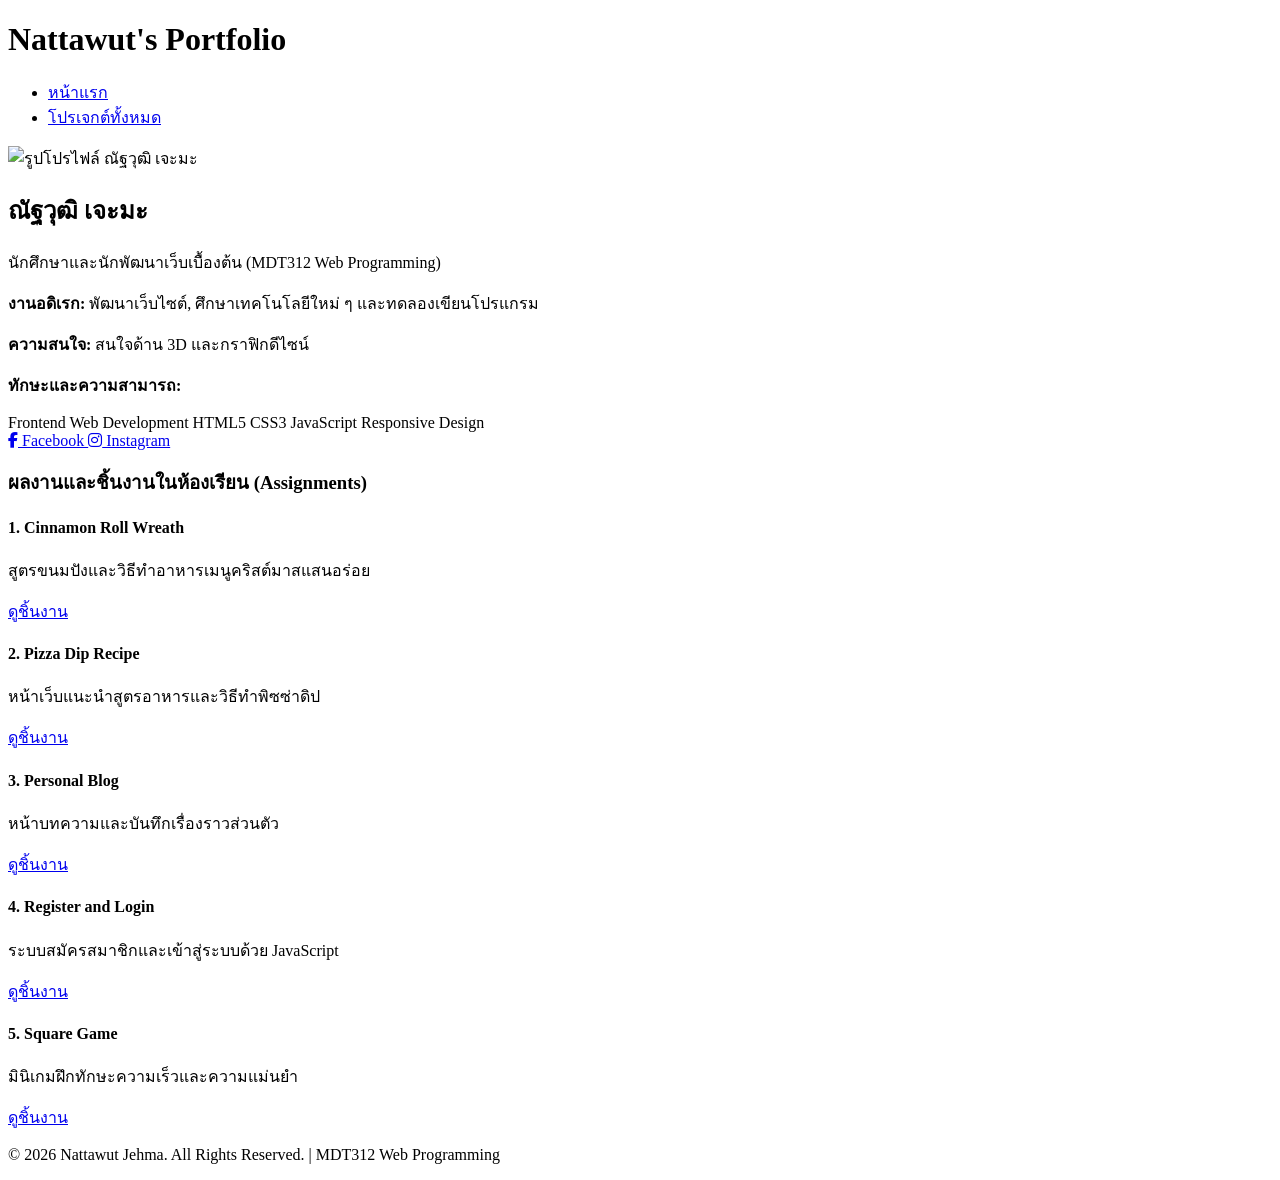
==== index.html @ ac7823a2 "Add files via upload" ====
<!DOCTYPE html>
<html lang="th">
<head>
    <meta charset="UTF-8">
    <meta name="viewport" content="width=device-width, initial-scale=1.0">
    <title>Portfolio - ณัฐวุฒิ เจะมะ | MDT312</title>
    <!-- เชื่อมโยง External CSS -->
    <link rel="stylesheet" href="css/main.css">
    <!-- Google Fonts สำหรับฟอนต์ภาษาไทยที่ดูทันสมัยและสะอาดตา -->
    <link href="https://fonts.googleapis.com/css2?family=Prompt:wght@300;400;500;600;700&display=swap" rel="stylesheet">
    <!-- FontAwesome สำหรับไอคอนโซเชียลมีเดีย -->
    <link rel="stylesheet" href="https://cdnjs.cloudflare.com/ajax/libs/font-awesome/6.4.0/css/all.min.css">
</head>
<body>

    <!-- Header & Navigation Bar -->
    <header>
        <div class="container nav-container">
            <h1 class="logo">Nattawut's Portfolio</h1>
            <nav>
                <ul class="nav-links">
                    <li><a href="index.html" class="active">หน้าแรก</a></li>
                    <li><a href="project.html">โปรเจกต์ทั้งหมด</a></li>
                </ul>
            </nav>
        </div>
    </header>

    <!-- Main Content -->
    <main class="container">
        
        <!-- Profile Section -->
        <section class="profile-section">
            <div class="profile-img-container">
                <!-- Relative File Path สำหรับรูปโปรไฟล์ -->
                <img src="pic/profile.jpg" alt="รูปโปรไฟล์ ณัฐวุฒิ เจะมะ" class="profile-img">
            </div>
            <div class="profile-info">
                <h2>ณัฐวุฒิ เจะมะ</h2>
                <p class="subtitle">นักศึกษาและนักพัฒนาเว็บเบื้องต้น (MDT312 Web Programming)</p>
                
                <div class="bio-details">
                    <p><strong>งานอดิเรก:</strong> พัฒนาเว็บไซต์, ศึกษาเทคโนโลยีใหม่ ๆ และทดลองเขียนโปรแกรม</p>
                    <p><strong>ความสนใจ:</strong> สนใจด้าน 3D และกราฟิกดีไซน์</p>
                    <p><strong>ทักษะและความสามารถ:</strong></p>
                    <div class="skills-tags">
                        <span class="tag">Frontend Web Development</span>
                        <span class="tag">HTML5</span>
                        <span class="tag">CSS3</span>
                        <span class="tag">JavaScript</span>
                        <span class="tag">Responsive Design</span>
                    </div>
                </div>

                <!-- Social Media Links (เปิดในแท็บใหม่) -->
                <div class="social-links">
                    <a href="https://www.facebook.com/natawoot.jehma?locale=th_TH" target="_blank" rel="noopener noreferrer" class="social-btn facebook">
                        <i class="fab fa-facebook-f"></i> Facebook
                    </a>
                    <a href="https://www.instagram.com/anasjmnt/" target="_blank" rel="noopener noreferrer" class="social-btn instagram">
                        <i class="fab fa-instagram"></i> Instagram
                    </a>
                </div>
            </div>
        </section>

        <!-- Assignments Section (เชื่อมโยงงานในห้องเรียนทั้ง 5 งาน) -->
        <section class="assignments-section">
            <h3>ผลงานและชิ้นงานในห้องเรียน (Assignments)</h3>
            <div class="assignment-grid">
                
                <div class="assignment-card">
                    <h4>1. Cinnamon Roll Wreath</h4>
                    <p>สูตรขนมปังและวิธีทำอาหารเมนูคริสต์มาสแสนอร่อย</p>
                    <a href="recipe.html" class="btn-small">ดูชิ้นงาน</a>
                </div>

                <div class="assignment-card">
                    <h4>2. Pizza Dip Recipe</h4>
                    <p>หน้าเว็บแนะนำสูตรอาหารและวิธีทำพิซซ่าดิป</p>
                    <a href="recipe_2.html" class="btn-small">ดูชิ้นงาน</a>
                </div>

                <div class="assignment-card">
                    <h4>3. Personal Blog</h4>
                    <p>หน้าบทความและบันทึกเรื่องราวส่วนตัว</p>
                    <a href="blog/index.html" class="btn-small">ดูชิ้นงาน</a>
                </div>

                <div class="assignment-card">
                    <h4>4. Register and Login</h4>
                    <p>ระบบสมัครสมาชิกและเข้าสู่ระบบด้วย JavaScript</p>
                    <a href="login.html" class="btn-small">ดูชิ้นงาน</a>
                </div>

                <div class="assignment-card">
                    <h4>5. Square Game</h4>
                    <p>มินิเกมฝึกทักษะความเร็วและความแม่นยำ</p>
                    <a href="squaregame/index.html" class="btn-small">ดูชิ้นงาน</a>
                </div>

            </div>
        </section>

    </main>

    <!-- Footer -->
    <footer>
        <div class="container">
            <p>&copy; 2026 Nattawut Jehma. All Rights Reserved. | MDT312 Web Programming</p>
        </div>
    </footer>

    <!-- เชื่อมโยง External JavaScript -->
    <script src="js/main.js"></script>
</body>
</html>
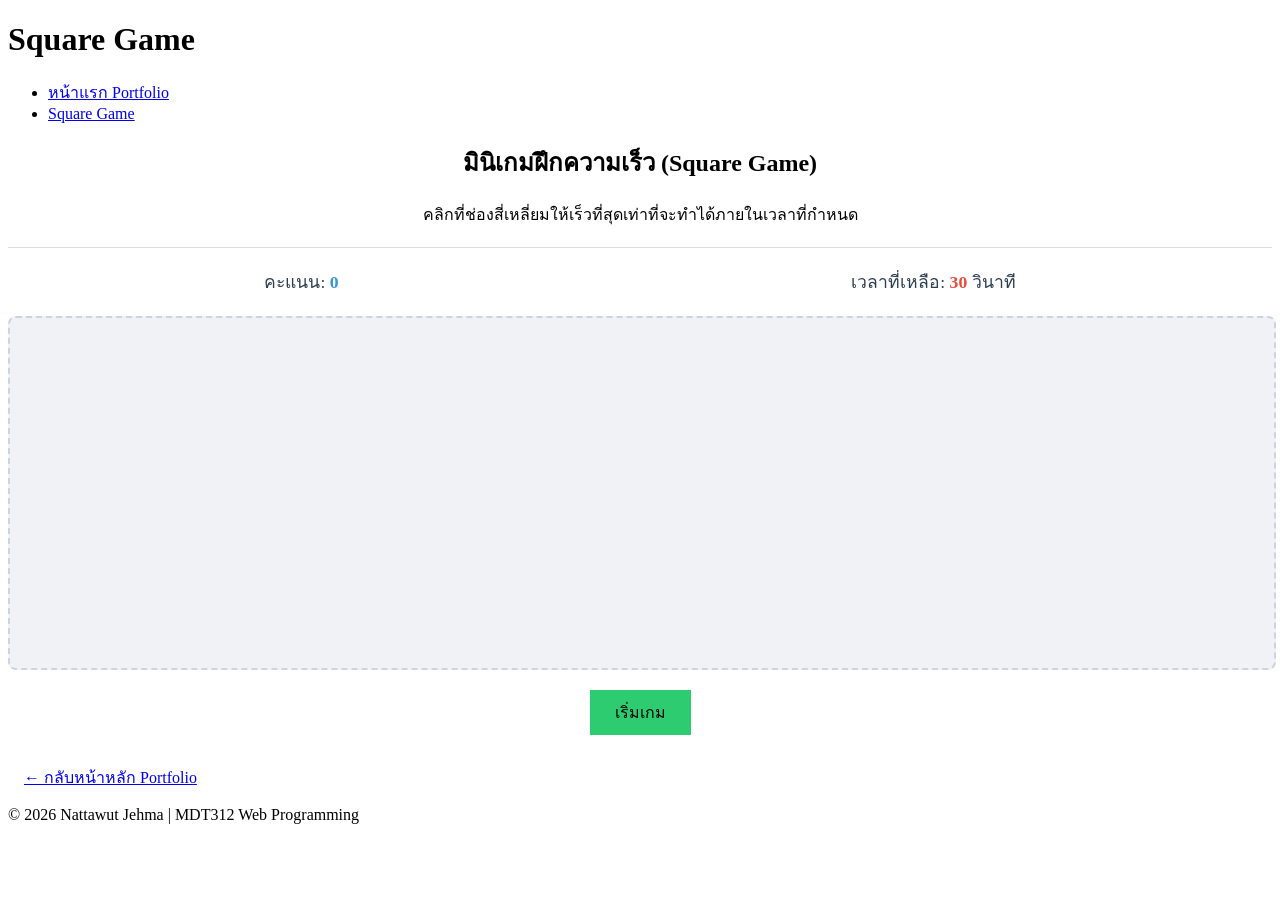
==== commit 426cf2af: "Add files via upload" ====
--- a/index.html
+++ b/index.html
@@ -3,115 +3,140 @@
 <head>
     <meta charset="UTF-8">
     <meta name="viewport" content="width=device-width, initial-scale=1.0">
-    <title>Portfolio - ณัฐวุฒิ เจะมะ | MDT312</title>
-    <!-- เชื่อมโยง External CSS -->
-    <link rel="stylesheet" href="css/main.css">
-    <!-- Google Fonts สำหรับฟอนต์ภาษาไทยที่ดูทันสมัยและสะอาดตา -->
+    <title>Square Game - MDT312 Assignment</title>
+    <!-- เชื่อมโยง External CSS โดยถอยกลับไป 1 ชั้นโฟลเดอร์ -->
+    <link rel="stylesheet" href="../css/main.css">
     <link href="https://fonts.googleapis.com/css2?family=Prompt:wght@300;400;500;600;700&display=swap" rel="stylesheet">
-    <!-- FontAwesome สำหรับไอคอนโซเชียลมีเดีย -->
-    <link rel="stylesheet" href="https://cdnjs.cloudflare.com/ajax/libs/font-awesome/6.4.0/css/all.min.css">
+    <style>
+        /* สไตล์เฉพาะสำหรับหน้ามินิเกม Square Game */
+        .game-board {
+            width: 100%;
+            height: 350px;
+            background-color: #f1f2f6;
+            border: 2px dashed #cbd5e1;
+            border-radius: 8px;
+            position: relative;
+            margin: 20px 0;
+            overflow: hidden;
+        }
+        .target-square {
+            width: 50px;
+            height: 50px;
+            background-color: #e74c3c;
+            position: absolute;
+            top: 50px;
+            left: 50px;
+            border-radius: 6px;
+            cursor: pointer;
+            transition: background-color 0.2s;
+        }
+        .target-square:hover {
+            background-color: #c0392b;
+        }
+    </style>
 </head>
 <body>
 
-    <!-- Header & Navigation Bar -->
     <header>
         <div class="container nav-container">
-            <h1 class="logo">Nattawut's Portfolio</h1>
+            <h1 class="logo">Square Game</h1>
             <nav>
                 <ul class="nav-links">
-                    <li><a href="index.html" class="active">หน้าแรก</a></li>
-                    <li><a href="project.html">โปรเจกต์ทั้งหมด</a></li>
+                    <li><a href="../index.html">หน้าแรก Portfolio</a></li>
+                    <li><a href="index.html" class="active">Square Game</a></li>
                 </ul>
             </nav>
         </div>
     </header>
 
-    <!-- Main Content -->
     <main class="container">
-        
-        <!-- Profile Section -->
-        <section class="profile-section">
-            <div class="profile-img-container">
-                <!-- Relative File Path สำหรับรูปโปรไฟล์ -->
-                <img src="pic/profile.jpg" alt="รูปโปรไฟล์ ณัฐวุฒิ เจะมะ" class="profile-img">
+        <section class="profile-section" style="display: block; text-align: center;">
+            <h2>มินิเกมฝึกความเร็ว (Square Game)</h2>
+            <p class="subtitle">คลิกที่ช่องสี่เหลี่ยมให้เร็วที่สุดเท่าที่จะทำได้ภายในเวลาที่กำหนด</p>
+            
+            <hr style="margin: 20px 0; border: 0; border-top: 1px solid #ddd;">
+
+            <div style="display: flex; justify-content: space-around; font-weight: 500; font-size: 1.1rem; color: #2c3e50;">
+                <span>คะแนน: <strong id="score" style="color: #3498db;">0</strong></span>
+                <span>เวลาที่เหลือ: <strong id="timer" style="color: #e74c3c;">30</strong> วินาที</span>
             </div>
-            <div class="profile-info">
-                <h2>ณัฐวุฒิ เจะมะ</h2>
-                <p class="subtitle">นักศึกษาและนักพัฒนาเว็บเบื้องต้น (MDT312 Web Programming)</p>
-                
-                <div class="bio-details">
-                    <p><strong>งานอดิเรก:</strong> พัฒนาเว็บไซต์, ศึกษาเทคโนโลยีใหม่ ๆ และทดลองเขียนโปรแกรม</p>
-                    <p><strong>ความสนใจ:</strong> สนใจด้าน 3D และกราฟิกดีไซน์</p>
-                    <p><strong>ทักษะและความสามารถ:</strong></p>
-                    <div class="skills-tags">
-                        <span class="tag">Frontend Web Development</span>
-                        <span class="tag">HTML5</span>
-                        <span class="tag">CSS3</span>
-                        <span class="tag">JavaScript</span>
-                        <span class="tag">Responsive Design</span>
-                    </div>
-                </div>
 
-                <!-- Social Media Links (เปิดในแท็บใหม่) -->
-                <div class="social-links">
-                    <a href="https://www.facebook.com/natawoot.jehma?locale=th_TH" target="_blank" rel="noopener noreferrer" class="social-btn facebook">
-                        <i class="fab fa-facebook-f"></i> Facebook
-                    </a>
-                    <a href="https://www.instagram.com/anasjmnt/" target="_blank" rel="noopener noreferrer" class="social-btn instagram">
-                        <i class="fab fa-instagram"></i> Instagram
-                    </a>
-                </div>
+            <!-- พื้นที่สำหรับเล่นเกม -->
+            <div class="game-board" id="gameBoard">
+                <div class="target-square" id="targetSquare"></div>
+            </div>
+
+            <div>
+                <button id="startBtn" class="btn-small" style="padding: 10px 25px; font-size: 1rem; border: none; cursor: pointer; background-color: #2ecc71;">เริ่มเกม</button>
+            </div>
+
+            <div style="margin-top: 30px; text-align: left;">
+                <a href="../index.html" class="btn-small" style="padding: 8px 16px;">&larr; กลับหน้าหลัก Portfolio</a>
             </div>
         </section>
-
-        <!-- Assignments Section (เชื่อมโยงงานในห้องเรียนทั้ง 5 งาน) -->
-        <section class="assignments-section">
-            <h3>ผลงานและชิ้นงานในห้องเรียน (Assignments)</h3>
-            <div class="assignment-grid">
-                
-                <div class="assignment-card">
-                    <h4>1. Cinnamon Roll Wreath</h4>
-                    <p>สูตรขนมปังและวิธีทำอาหารเมนูคริสต์มาสแสนอร่อย</p>
-                    <a href="recipe.html" class="btn-small">ดูชิ้นงาน</a>
-                </div>
-
-                <div class="assignment-card">
-                    <h4>2. Pizza Dip Recipe</h4>
-                    <p>หน้าเว็บแนะนำสูตรอาหารและวิธีทำพิซซ่าดิป</p>
-                    <a href="recipe_2.html" class="btn-small">ดูชิ้นงาน</a>
-                </div>
-
-                <div class="assignment-card">
-                    <h4>3. Personal Blog</h4>
-                    <p>หน้าบทความและบันทึกเรื่องราวส่วนตัว</p>
-                    <a href="blog/index.html" class="btn-small">ดูชิ้นงาน</a>
-                </div>
-
-                <div class="assignment-card">
-                    <h4>4. Register and Login</h4>
-                    <p>ระบบสมัครสมาชิกและเข้าสู่ระบบด้วย JavaScript</p>
-                    <a href="login.html" class="btn-small">ดูชิ้นงาน</a>
-                </div>
-
-                <div class="assignment-card">
-                    <h4>5. Square Game</h4>
-                    <p>มินิเกมฝึกทักษะความเร็วและความแม่นยำ</p>
-                    <a href="squaregame/index.html" class="btn-small">ดูชิ้นงาน</a>
-                </div>
-
-            </div>
-        </section>
-
     </main>
 
-    <!-- Footer -->
     <footer>
         <div class="container">
-            <p>&copy; 2026 Nattawut Jehma. All Rights Reserved. | MDT312 Web Programming</p>
+            <p>&copy; 2026 Nattawut Jehma | MDT312 Web Programming</p>
         </div>
     </footer>
 
-    <!-- เชื่อมโยง External JavaScript -->
-    <script src="js/main.js"></script>
+    <!-- เชื่อมโยง External JavaScript โดยถอยกลับไป 1 ชั้นโฟลเดอร์ -->
+    <script src="../js/main.js"></script>
+    <script>
+        // สคริปต์ตัวอย่างเบื้องต้นสำหรับควบคุมการทำงานของมินิเกม
+        const startBtn = document.getElementById('startBtn');
+        const targetSquare = document.getElementById('targetSquare');
+        const scoreDisplay = document.getElementById('score');
+        const timerDisplay = document.getElementById('timer');
+        const gameBoard = document.getElementById('gameBoard');
+
+        let score = 0;
+        let timeLeft = 30;
+        let gameInterval;
+        let timerInterval;
+
+        targetSquare.style.display = 'none';
+
+        startBtn.addEventListener('click', () => {
+            score = 0;
+            timeLeft = 30;
+            scoreDisplay.textContent = score;
+            timerDisplay.textContent = timeLeft;
+            startBtn.style.display = 'none';
+            targetSquare.style.display = 'block';
+
+            moveSquare();
+
+            timerInterval = setInterval(() => {
+                timeLeft--;
+                timerDisplay.textContent = timeLeft;
+                if (timeLeft <= 0) {
+                    clearInterval(timerInterval);
+                    clearTimeout(gameInterval);
+                    targetSquare.style.display = 'none';
+                    startBtn.style.display = 'inline-block';
+                    startBtn.textContent = 'เล่นอีกครั้ง';
+                    alert('หมดเวลา! คะแนนของคุณคือ: ' + score);
+                }
+            }, 1000);
+        });
+
+        targetSquare.addEventListener('click', () => {
+            score++;
+            scoreDisplay.textContent = score;
+            moveSquare();
+        });
+
+        function moveSquare() {
+            const maxX = gameBoard.clientWidth - targetSquare.clientWidth;
+            const maxY = gameBoard.clientHeight - targetSquare.clientHeight;
+            const randomX = Math.floor(Math.random() * maxX);
+            const randomY = Math.floor(Math.random() * maxY);
+            targetSquare.style.left = randomX + 'px';
+            targetSquare.style.top = randomY + 'px';
+        }
+    </script>
 </body>
 </html>
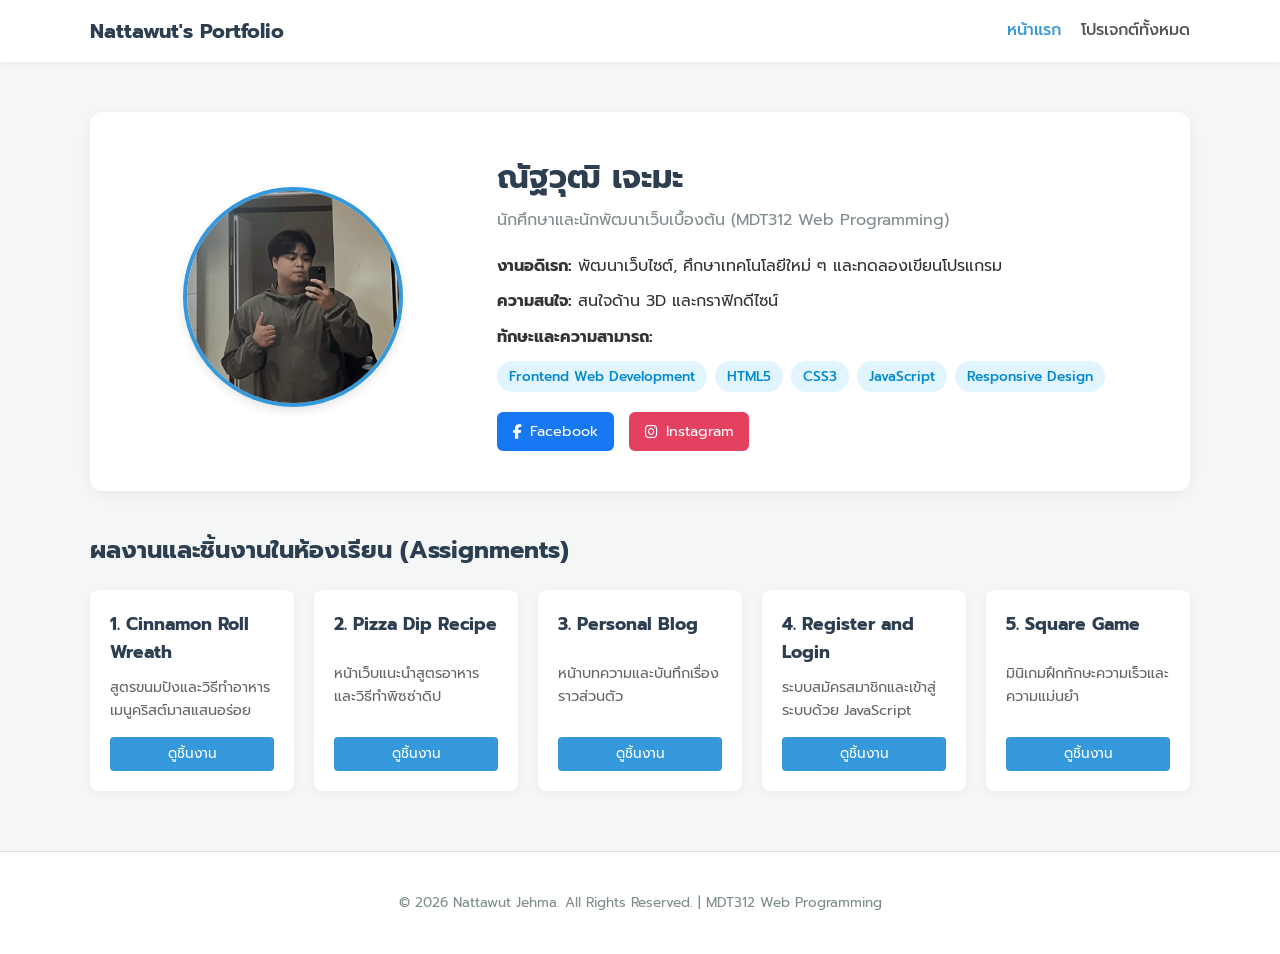
==== commit 948a03a3: "final" ====
--- a/index.html
+++ b/index.html
@@ -3,140 +3,115 @@
 <head>
     <meta charset="UTF-8">
     <meta name="viewport" content="width=device-width, initial-scale=1.0">
-    <title>Square Game - MDT312 Assignment</title>
-    <!-- เชื่อมโยง External CSS โดยถอยกลับไป 1 ชั้นโฟลเดอร์ -->
-    <link rel="stylesheet" href="../css/main.css">
+    <title>Portfolio - ณัฐวุฒิ เจะมะ | MDT312</title>
+    <!-- เชื่อมโยง External CSS -->
+    <link rel="stylesheet" href="css/main.css">
+    <!-- Google Fonts สำหรับฟอนต์ภาษาไทยที่ดูทันสมัยและสะอาดตา -->
     <link href="https://fonts.googleapis.com/css2?family=Prompt:wght@300;400;500;600;700&display=swap" rel="stylesheet">
-    <style>
-        /* สไตล์เฉพาะสำหรับหน้ามินิเกม Square Game */
-        .game-board {
-            width: 100%;
-            height: 350px;
-            background-color: #f1f2f6;
-            border: 2px dashed #cbd5e1;
-            border-radius: 8px;
-            position: relative;
-            margin: 20px 0;
-            overflow: hidden;
-        }
-        .target-square {
-            width: 50px;
-            height: 50px;
-            background-color: #e74c3c;
-            position: absolute;
-            top: 50px;
-            left: 50px;
-            border-radius: 6px;
-            cursor: pointer;
-            transition: background-color 0.2s;
-        }
-        .target-square:hover {
-            background-color: #c0392b;
-        }
-    </style>
+    <!-- FontAwesome สำหรับไอคอนโซเชียลมีเดีย -->
+    <link rel="stylesheet" href="https://cdnjs.cloudflare.com/ajax/libs/font-awesome/6.4.0/css/all.min.css">
 </head>
 <body>
 
+    <!-- Header & Navigation Bar -->
     <header>
         <div class="container nav-container">
-            <h1 class="logo">Square Game</h1>
+            <h1 class="logo">Nattawut's Portfolio</h1>
             <nav>
                 <ul class="nav-links">
-                    <li><a href="../index.html">หน้าแรก Portfolio</a></li>
-                    <li><a href="index.html" class="active">Square Game</a></li>
+                    <li><a href="index.html" class="active">หน้าแรก</a></li>
+                    <li><a href="project.html">โปรเจกต์ทั้งหมด</a></li>
                 </ul>
             </nav>
         </div>
     </header>
 
+    <!-- Main Content -->
     <main class="container">
-        <section class="profile-section" style="display: block; text-align: center;">
-            <h2>มินิเกมฝึกความเร็ว (Square Game)</h2>
-            <p class="subtitle">คลิกที่ช่องสี่เหลี่ยมให้เร็วที่สุดเท่าที่จะทำได้ภายในเวลาที่กำหนด</p>
-            
-            <hr style="margin: 20px 0; border: 0; border-top: 1px solid #ddd;">
+        
+        <!-- Profile Section -->
+        <section class="profile-section">
+            <div class="profile-img-container">
+                <!-- Relative File Path สำหรับรูปโปรไฟล์ -->
+                <img src="pic/profile.jpg" alt="รูปโปรไฟล์ ณัฐวุฒิ เจะมะ" class="profile-img">
+            </div>
+            <div class="profile-info">
+                <h2>ณัฐวุฒิ เจะมะ</h2>
+                <p class="subtitle">นักศึกษาและนักพัฒนาเว็บเบื้องต้น (MDT312 Web Programming)</p>
+                
+                <div class="bio-details">
+                    <p><strong>งานอดิเรก:</strong> พัฒนาเว็บไซต์, ศึกษาเทคโนโลยีใหม่ ๆ และทดลองเขียนโปรแกรม</p>
+                    <p><strong>ความสนใจ:</strong> สนใจด้าน 3D และกราฟิกดีไซน์</p>
+                    <p><strong>ทักษะและความสามารถ:</strong></p>
+                    <div class="skills-tags">
+                        <span class="tag">Frontend Web Development</span>
+                        <span class="tag">HTML5</span>
+                        <span class="tag">CSS3</span>
+                        <span class="tag">JavaScript</span>
+                        <span class="tag">Responsive Design</span>
+                    </div>
+                </div>
 
-            <div style="display: flex; justify-content: space-around; font-weight: 500; font-size: 1.1rem; color: #2c3e50;">
-                <span>คะแนน: <strong id="score" style="color: #3498db;">0</strong></span>
-                <span>เวลาที่เหลือ: <strong id="timer" style="color: #e74c3c;">30</strong> วินาที</span>
-            </div>
-
-            <!-- พื้นที่สำหรับเล่นเกม -->
-            <div class="game-board" id="gameBoard">
-                <div class="target-square" id="targetSquare"></div>
-            </div>
-
-            <div>
-                <button id="startBtn" class="btn-small" style="padding: 10px 25px; font-size: 1rem; border: none; cursor: pointer; background-color: #2ecc71;">เริ่มเกม</button>
-            </div>
-
-            <div style="margin-top: 30px; text-align: left;">
-                <a href="../index.html" class="btn-small" style="padding: 8px 16px;">&larr; กลับหน้าหลัก Portfolio</a>
+                <!-- Social Media Links (เปิดในแท็บใหม่) -->
+                <div class="social-links">
+                    <a href="https://www.facebook.com/natawoot.jehma?locale=th_TH" target="_blank" rel="noopener noreferrer" class="social-btn facebook">
+                        <i class="fab fa-facebook-f"></i> Facebook
+                    </a>
+                    <a href="https://www.instagram.com/anasjmnt/" target="_blank" rel="noopener noreferrer" class="social-btn instagram">
+                        <i class="fab fa-instagram"></i> Instagram
+                    </a>
+                </div>
             </div>
         </section>
+
+        <!-- Assignments Section (เชื่อมโยงงานในห้องเรียนทั้ง 5 งาน) -->
+        <section class="assignments-section">
+            <h3>ผลงานและชิ้นงานในห้องเรียน (Assignments)</h3>
+            <div class="assignment-grid">
+                
+                <div class="assignment-card">
+                    <h4>1. Cinnamon Roll Wreath</h4>
+                    <p>สูตรขนมปังและวิธีทำอาหารเมนูคริสต์มาสแสนอร่อย</p>
+                    <a href="recipe.html" class="btn-small">ดูชิ้นงาน</a>
+                </div>
+
+                <div class="assignment-card">
+                    <h4>2. Pizza Dip Recipe</h4>
+                    <p>หน้าเว็บแนะนำสูตรอาหารและวิธีทำพิซซ่าดิป</p>
+                    <a href="recipe_2.html" class="btn-small">ดูชิ้นงาน</a>
+                </div>
+
+                <div class="assignment-card">
+                    <h4>3. Personal Blog</h4>
+                    <p>หน้าบทความและบันทึกเรื่องราวส่วนตัว</p>
+                    <a href="blog/index.html" class="btn-small">ดูชิ้นงาน</a>
+                </div>
+
+                <div class="assignment-card">
+                    <h4>4. Register and Login</h4>
+                    <p>ระบบสมัครสมาชิกและเข้าสู่ระบบด้วย JavaScript</p>
+                    <a href="login.html" class="btn-small">ดูชิ้นงาน</a>
+                </div>
+
+                <div class="assignment-card">
+                    <h4>5. Square Game</h4>
+                    <p>มินิเกมฝึกทักษะความเร็วและความแม่นยำ</p>
+                    <a href="squaregame/index.html" class="btn-small">ดูชิ้นงาน</a>
+                </div>
+
+            </div>
+        </section>
+
     </main>
 
+    <!-- Footer -->
     <footer>
         <div class="container">
-            <p>&copy; 2026 Nattawut Jehma | MDT312 Web Programming</p>
+            <p>&copy; 2026 Nattawut Jehma. All Rights Reserved. | MDT312 Web Programming</p>
         </div>
     </footer>
 
-    <!-- เชื่อมโยง External JavaScript โดยถอยกลับไป 1 ชั้นโฟลเดอร์ -->
-    <script src="../js/main.js"></script>
-    <script>
-        // สคริปต์ตัวอย่างเบื้องต้นสำหรับควบคุมการทำงานของมินิเกม
-        const startBtn = document.getElementById('startBtn');
-        const targetSquare = document.getElementById('targetSquare');
-        const scoreDisplay = document.getElementById('score');
-        const timerDisplay = document.getElementById('timer');
-        const gameBoard = document.getElementById('gameBoard');
-
-        let score = 0;
-        let timeLeft = 30;
-        let gameInterval;
-        let timerInterval;
-
-        targetSquare.style.display = 'none';
-
-        startBtn.addEventListener('click', () => {
-            score = 0;
-            timeLeft = 30;
-            scoreDisplay.textContent = score;
-            timerDisplay.textContent = timeLeft;
-            startBtn.style.display = 'none';
-            targetSquare.style.display = 'block';
-
-            moveSquare();
-
-            timerInterval = setInterval(() => {
-                timeLeft--;
-                timerDisplay.textContent = timeLeft;
-                if (timeLeft <= 0) {
-                    clearInterval(timerInterval);
-                    clearTimeout(gameInterval);
-                    targetSquare.style.display = 'none';
-                    startBtn.style.display = 'inline-block';
-                    startBtn.textContent = 'เล่นอีกครั้ง';
-                    alert('หมดเวลา! คะแนนของคุณคือ: ' + score);
-                }
-            }, 1000);
-        });
-
-        targetSquare.addEventListener('click', () => {
-            score++;
-            scoreDisplay.textContent = score;
-            moveSquare();
-        });
-
-        function moveSquare() {
-            const maxX = gameBoard.clientWidth - targetSquare.clientWidth;
-            const maxY = gameBoard.clientHeight - targetSquare.clientHeight;
-            const randomX = Math.floor(Math.random() * maxX);
-            const randomY = Math.floor(Math.random() * maxY);
-            targetSquare.style.left = randomX + 'px';
-            targetSquare.style.top = randomY + 'px';
-        }
-    </script>
+    <!-- เชื่อมโยง External JavaScript -->
+    <script src="js/main.js"></script>
 </body>
 </html>
--- a/css/main.css
+++ b/css/main.css
@@ -0,0 +1,223 @@
+* {
+    margin: 0;
+    padding: 0;
+    box-sizing: border-box;
+}
+
+body {
+    font-family: 'Prompt', sans-serif;
+    background-color: #f4f7f6;
+    color: #333;
+    line-height: 1.6;
+}
+
+.container {
+    width: 90%;
+    max-width: 1100px;
+    margin: 0 auto;
+    padding: 20px 0;
+}
+
+/* Header & Nav */
+header {
+    background-color: #ffffff;
+    box-shadow: 0 2px 5px rgba(0,0,0,0.05);
+    position: sticky;
+    top: 0;
+    z-index: 100;
+}
+
+.nav-container {
+    display: flex;
+    justify-content: space-between;
+    align-items: center;
+    padding: 15px 0;
+}
+
+.logo {
+    font-size: 1.25rem;
+    color: #2c3e50;
+}
+
+.nav-links {
+    list-style: none;
+    display: flex;
+    gap: 20px;
+}
+
+.nav-links a {
+    text-decoration: none;
+    color: #555;
+    font-weight: 500;
+    transition: color 0.3s;
+}
+
+.nav-links a:hover, .nav-links a.active {
+    color: #3498db;
+}
+
+/* Profile Section */
+.profile-section {
+    background: #ffffff;
+    padding: 40px;
+    border-radius: 12px;
+    box-shadow: 0 4px 15px rgba(0,0,0,0.05);
+    display: flex;
+    gap: 40px;
+    align-items: center;
+    margin-top: 30px;
+    margin-bottom: 40px;
+    flex-wrap: wrap;
+}
+
+.profile-img-container {
+    flex: 1;
+    min-width: 250px;
+    text-align: center;
+}
+
+.profile-img {
+    width: 220px;
+    height: 220px;
+    border-radius: 50%;
+    object-fit: cover;
+    border: 4px solid #3498db;
+    box-shadow: 0 4px 10px rgba(0,0,0,0.1);
+}
+
+.profile-info {
+    flex: 2;
+    min-width: 280px;
+}
+
+.profile-info h2 {
+    font-size: 2rem;
+    color: #2c3e50;
+    margin-bottom: 5px;
+}
+
+.subtitle {
+    color: #7f8c8d;
+    font-size: 1rem;
+    margin-bottom: 20px;
+}
+
+.bio-details p {
+    margin-bottom: 10px;
+}
+
+.skills-tags {
+    display: flex;
+    flex-wrap: wrap;
+    gap: 8px;
+    margin-top: 8px;
+    margin-bottom: 20px;
+}
+
+.tag {
+    background-color: #e1f5fe;
+    color: #0288d1;
+    padding: 5px 12px;
+    border-radius: 20px;
+    font-size: 0.85rem;
+    font-weight: 500;
+}
+
+/* Social Buttons */
+.social-links {
+    display: flex;
+    gap: 15px;
+}
+
+.social-btn {
+    text-decoration: none;
+    padding: 8px 16px;
+    border-radius: 6px;
+    color: #fff;
+    font-size: 0.9rem;
+    display: inline-flex;
+    align-items: center;
+    gap: 8px;
+    transition: opacity 0.3s;
+}
+
+.social-btn.facebook { background-color: #1877f2; }
+.social-btn.instagram { background-color: #e4405f; }
+.social-btn:hover { opacity: 0.85; }
+
+/* Assignments Section */
+.assignments-section h3 {
+    font-size: 1.5rem;
+    color: #2c3e50;
+    margin-bottom: 20px;
+}
+
+.assignment-grid {
+    display: grid;
+    grid-template-columns: repeat(auto-fit, minmax(200px, 1fr));
+    gap: 20px;
+    margin-bottom: 40px;
+}
+
+.assignment-card {
+    background: #ffffff;
+    padding: 20px;
+    border-radius: 8px;
+    box-shadow: 0 2px 8px rgba(0,0,0,0.05);
+    display: flex;
+    flex-direction: column;
+    justify-content: space-between;
+    transition: transform 0.3s;
+}
+
+.assignment-card:hover {
+    transform: translateY(-5px);
+}
+
+.assignment-card h4 {
+    font-size: 1.1rem;
+    color: #2c3e50;
+    margin-bottom: 10px;
+}
+
+.assignment-card p {
+    font-size: 0.9rem;
+    color: #666;
+    margin-bottom: 15px;
+}
+
+.btn-small {
+    text-decoration: none;
+    background-color: #3498db;
+    color: white;
+    padding: 6px 12px;
+    border-radius: 4px;
+    font-size: 0.85rem;
+    text-align: center;
+    transition: background-color 0.3s;
+}
+
+.btn-small:hover {
+    background-color: #2980b9;
+}
+
+/* Footer */
+footer {
+    text-align: center;
+    padding: 20px 0;
+    color: #7f8c8d;
+    font-size: 0.85rem;
+    border-top: 1px solid #ddd;
+    background-color: #ffffff;
+}
+
+/* Responsive Breakpoints */
+@media (max-width: 768px) {
+    .profile-section {
+        flex-direction: column;
+        text-align: center;
+    }
+    .skills-tags, .social-links {
+        justify-content: center;
+    }
+}
